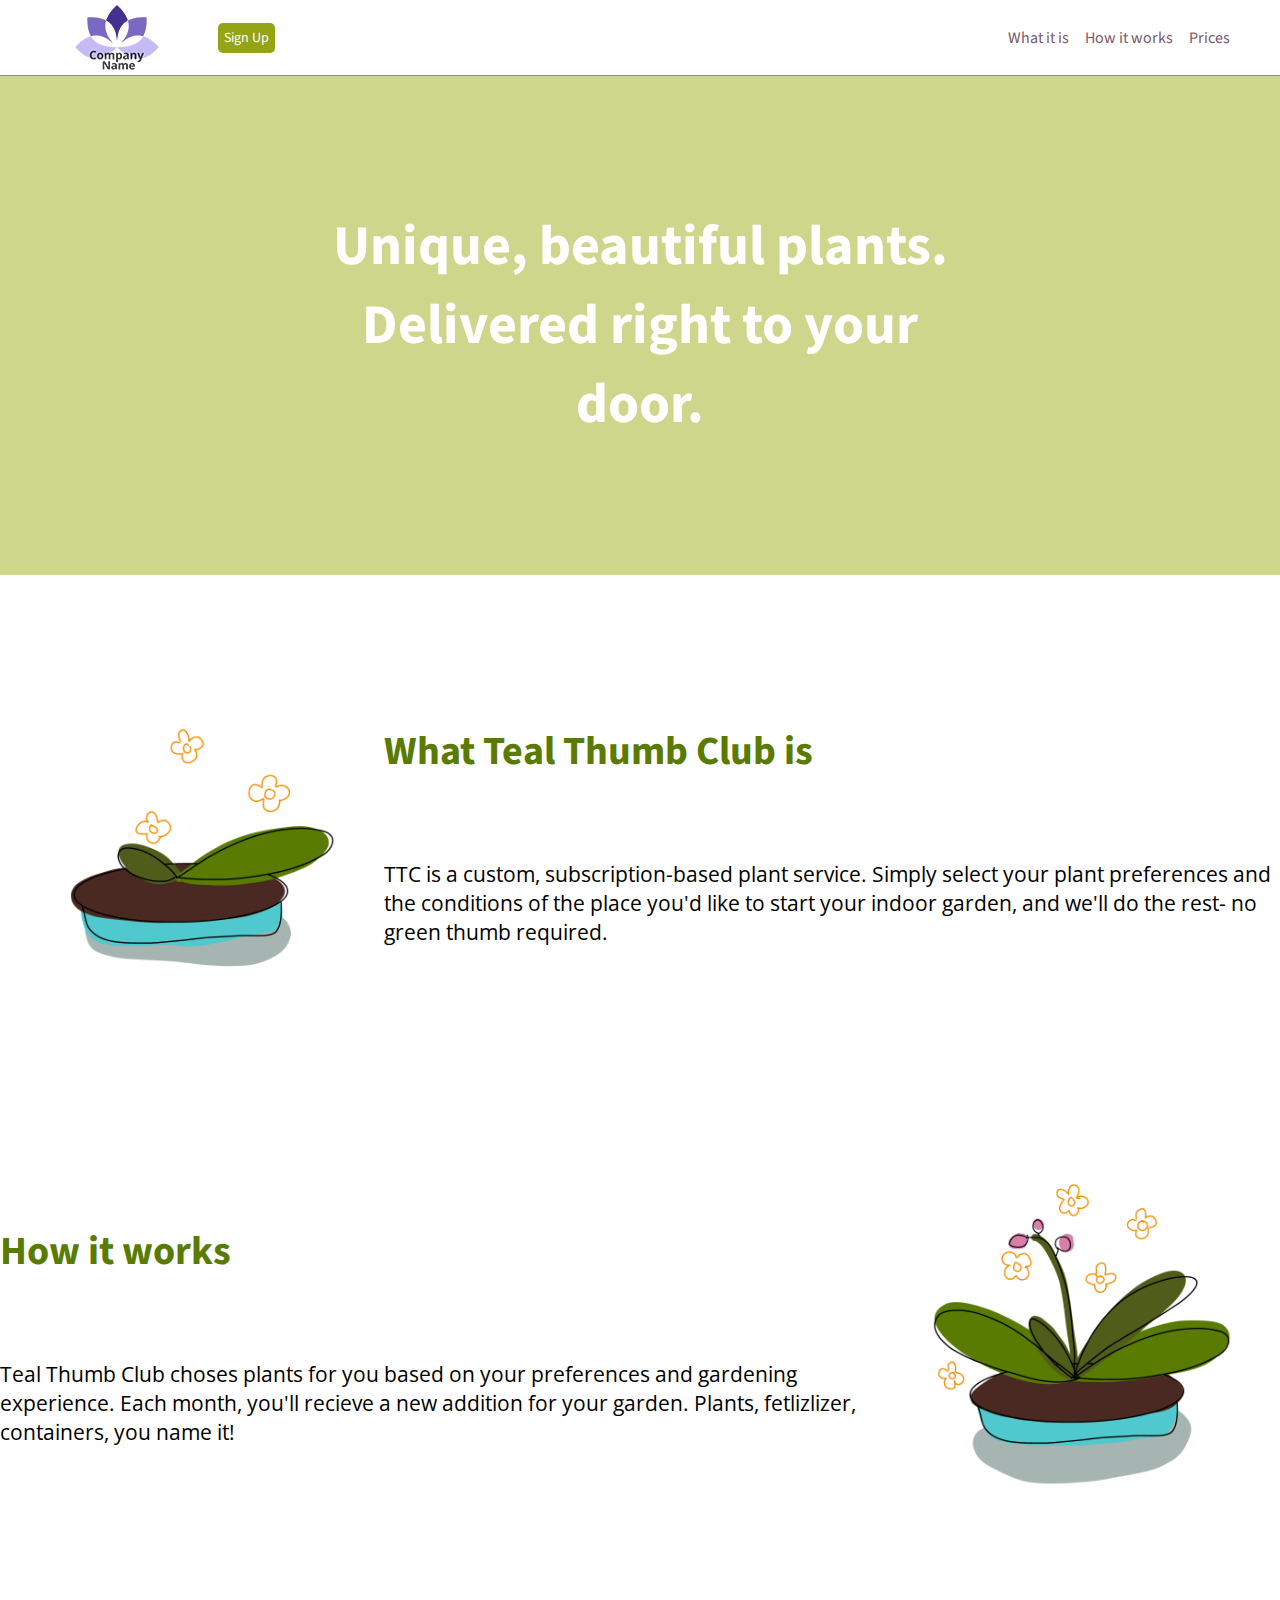
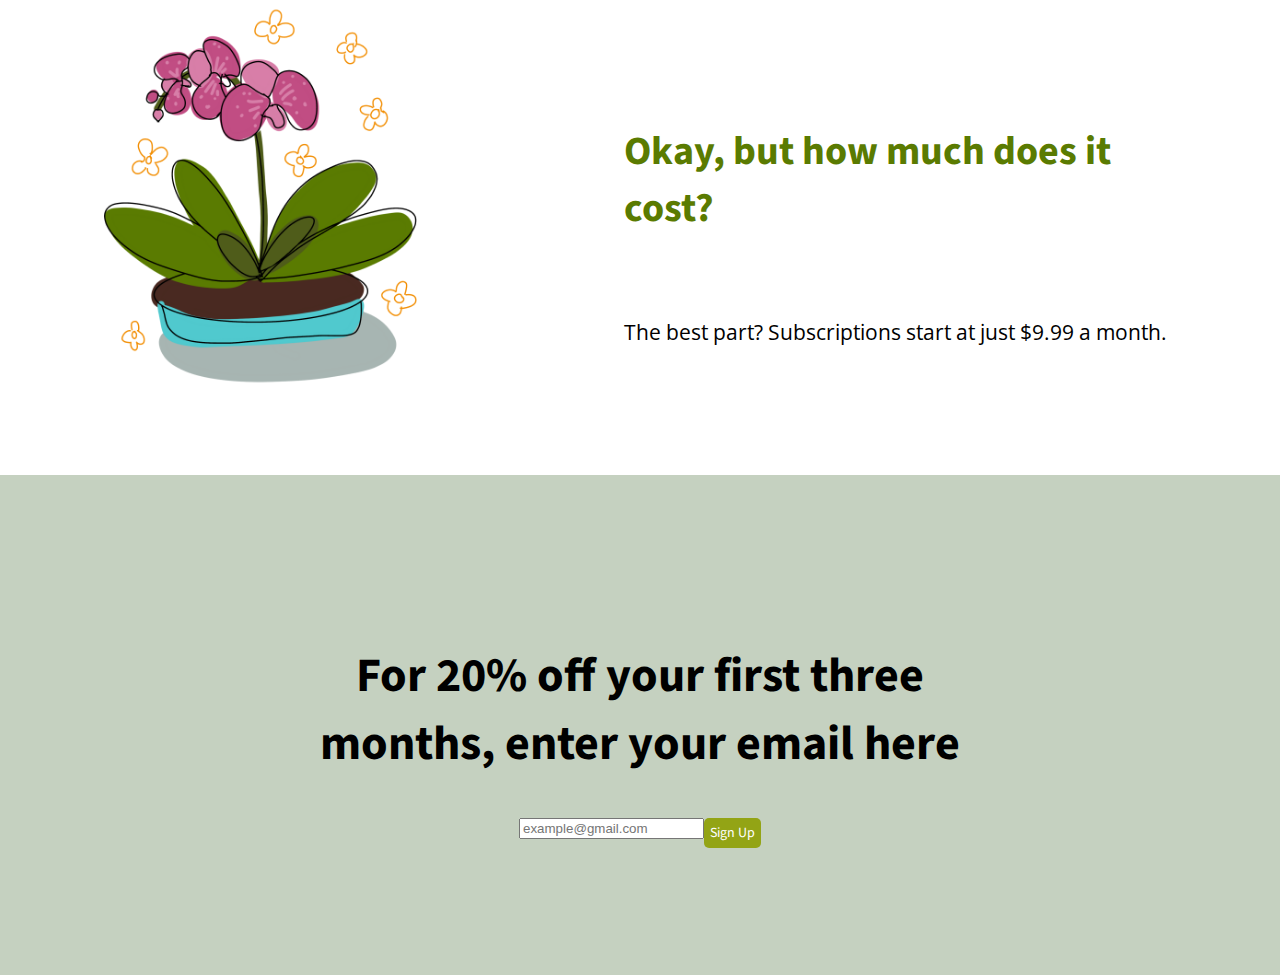
==== Product.landing.page.html @ 6cb681d2 "Add files via upload" ====
<div id="page-wrapper">

<head>
<link rel="stylesheet" type="text/css" href="stylesheet.css">
<link href="https://fonts.googleapis.com/css?family=Open+Sans|Source+Sans+Pro&display=swap" rel="stylesheet">
<link href="https://fonts.googleapis.com/css?family=Source+Sans+Pro:700&display=swap" rel="stylesheet">
<meta name='viewport'
      content='width=device-width, initial-scale=1.0, maximum-scale=1.0' />
</head>

<body>
<div id="all">
<header>
<div id="top">
 
 <div id="left-top">

  <div class="logo">
    <img id="header-img" src="logo.png" alt="Plantimonium logo" />
  </div> 

  <div id="top-button">
   <a href=#submit><button class="button" id="top-submit">Sign Up</button></a>
  </div>

 </div>

  <div id="navbar">    
     <ul id="navlist">
      <li><a class="nav-link" href=#container-two>What it is </a></li>
      <li><a class="nav-link" href=#container-three>How it works</a></li>
      <li><a class="nav-link" href=#container-four>Prices</a></li>
     </ul>  
  </div>

</div>
</header>

<div id="mastercontainer">


 <div id="container-one">
 <div class="header-overlay"></div>

     <div class="fullscreen-video-wrap">
            <video src="plantsrain.mp4" autoplay="true" loop="true">
    </video>
    </div>

   

    <div id="top-greeting">
      <h1> Unique, beautiful plants. Delivered right to your door.</h1>
    </div>
 
 
 </div>

 <div id="container-two">

  <div id="link-one-bg">
  <div class="icon">
    <img class="orchid" src="TTC1CampbellKaitlynn.png" alt="Graphic of orchid foliage in a pot" />
  </div> 
    <div class="content" id="content-one">
      <div class="subheadline">
        <h3 id="what">What Teal Thumb Club is</h2>
      </div>
    
</br>
    <p>TTC is a custom, subscription-based plant service. Simply select your plant preferences and the conditions of the place you'd like to start your indoor garden, and we'll do the rest- no green thumb required.</p>
  </div>
  
  </div>
 </div>

<div id="container-three">  
  <div id="link-two-bg">

    <div id="TTC2">
     <img class="orchid" src="TTC2CampbellKaitlynn.png" alt="Graphic of an orchid in a pot with buds on its stem" />
    </div> 

   <div class="content" id="content-two">
       <div class="subheadline">
         <h3 id="how" >How it works</h2>
       </div>
</br>
    <p>Teal Thumb Club choses plants for you based on your preferences and gardening experience. Each month, you'll recieve a new addition for your garden. Plants, fetlizlizer, containers, you name it!</p>
   </div>

  </div>
</div>
 
<div id="container-four"> 
  <div id="link-three-bg">
    <div class="TTC3">
     <img class="orchid" src="TTC3CampbellKaitlynn.png" alt="Graphic of an orchid in a pot in full bloom" />
    </div>

    <div class="content" id="content-three">
       <div class="subheadline">
         <h3 id="price" >Okay, but how much does it cost?</h2>
       </div>
</br>
       <div class="details">
         <p>The best part? Subscriptions start at just $9.99 a month.</p> 
       </div> 
  </div>
 </div>
</div>

<div id="container-five">

<div id="content-four">


    <div id="email-submit">
        <div id="label"><form id="form" method="get" action=" https://www.freecodecamp.com/email-submit">
        <label class="label" for="email" id="email-label"><h2>For 20% off your first three months, enter your email here</h2></label>
        </div>
        
        <div>
        <input class-"input-field" id="email" name="email" type="email" placeholder="example@gmail.com">
        </div>

        <div>   
       <button class="button" id="submit" type="submit">Sign Up</button>
     </div>
  
        </form>
   </div>
</div>

</div>

</div>  


</div>


</div>
</body>
---- stylesheet.css ----
h1, h2, h3, a {
  font-family: 'Source Sans Pro', sans-serif;
}

h1 {
  font-size: 42pt;
}

h2 {
   font-size: 36pt;
}

h3 {
  font-size: 30pt;
}

a {
  text-decoration: none;
}

p, label {
  font-family: 'Open Sans', sans-serif;
}

p {
   font-size: 16pt;
}

form {
  display: inline;
}

body {
   margin: 0;
   overflow-x: hidden;
}

button {
   height: 30px;
   width: auto;
   padding: 5px, 10px;
   background-color: #93A415;
   border-radius: 5px;
   font-size: 14px;
   border: 0px;
   font-family: 'Source Sans Pro', sans-serif; 
   color: #fff;  
}


#page-wrapper {
  width: 100vw;
  min-height: 100vh;
  overflow: hidden;
  display: flex;
  align-items: center;
}


#top {
  background-color: #fff;
  margin: 0 auto;
  width: 100vw;  
  height: 75px;  
  top: 0;
  display: flex;
  flex-direction: row;
  justify-content: space-between;
  align-items: center;
  position: fixed;
  border-bottom: 1px solid #8E8C89;
  }

     

#navlist li {
  display: inline-block; 
  margin: 0, 15px; 
  
}

ul{
   list-style: none; 
   margin-right: 50px;
   white-space: nowrap;
}

li a {
  color: #7C586A;
  margin-left: 12px;  
  
}

#header-img {
  margin-left: 50px;
}

#left-top {
  display: flex;
  justify-content: space-around;
  align-items: center;
  width: 300px;
 
}

#top-button {
  margin-left: 10px;
}



#mastercontainer {
  display: flex;
  flex-direction: column;
  justify-content: center;
  width: 100vw;
  margin-top: 75px;
}

#container-one {
  width: 100vw;
  height: 500px;
  display: flex;
  justify-content: center;
  align-items: center;  
}

#top-greeting {
   flex-basis: 50vw;
   text-align: center;
   color: #fff;
}

.fullscreen-video-wrap {
  position: absolute;
  top: 0;
  left: 0;
  width: 100%;
  height: 100vh;
  overflow: hidden;
  z-index: -99;
}

.fullscreen-video-wrap video {
  min-height: 100%;
  min-width: 100%;
}

.header-overlay {
  height: 100vh;
  position: absolute;
  top: 0;
  left: 0;
  width: 100vw;
  z-index: -98;
  background: #92A501;
  opacity:0.45;
}



#headline {
  padding-top: 25px;
  text-align: center;
  z-index: 2;
} 

#what, #how, #price {
   color: #5A7B01;
} 
  
/*Mobile style*/
@media only screen and (max-width: 400px) {
    .subheadline {
      text-align: center;
     }
}

.orchid {
   width: 30vw;
   min-width: 300px;
   height: auto;
}

/*Mobile style*/
@media only screen and (max-width: 400px) {
    .content:
      width: 80vw;
     }
}


/*desktop style*/
@media only screen and (min-width: 401px) {
    .content {
     width: 45vw;
     }
}

#container-two {
  display: flex;
  flex-wrap: wrap;
  width: 100vw;
  overflow: hidden;
}


#link-one-bg {
   background-color: #fff;
   width: 100vw;
   display: flex;
   justify-content: space-around;  
   align-items: center;
}

/*Mobile style*/
@media only screen and (max-width: 400px) {
   #link-one-bg {
     flex-direction: column;
     }
}

/*desktop style*/
@media only screen and (min-width: 401px) {
   #link-one-bg {
     height: 500px;
     }
}



#link-two-bg {
   background-color: #fff;
   width: 100vw;
   display: flex;
   justify-content: space-around;  
   align-items: center;
}

/*Mobile style*/
@media only screen and (max-width: 400px) {
 #link-two-bg  {
   flex-direction: column;
     }
}


/*desktop style*/
@media only screen and (min-width: 401px) {
 #link-two-bg {  
   height: 500px;
    }
}


/*Mobile style*/
@media only screen and (max-width: 400px) {
   #ttc2 {
     order: -1;
   }
}


/*desktop style*/
@media only screen and (min-width: 401px) {
  #ttc2 {
   order: 2;
  }
}

/*Mobile style*/
@media only screen and (max-width: 400px) {
   #content-two {
     text-align: left;
     order: 2;
    }
}


/*desktop style*/
@media only screen and (min-width: 401px) {
 #content-two {
   order: -1;
   }
}


#link-three-bg {
   background-color: #fff;
   width: 100vw;
   display: flex;
   justify-content: space-around;  
   align-items: center;
}

/*Mobile style*/
@media only screen and (max-width: 400px) {
    #link-three-bg {
      flex-direction: column;
     }
}

/*desktop style*/
@media only screen and (min-width: 401px) {
    #link-three-bg {
     height: 500px;
     }
}



#content-three {
   width: 45vw;
}


#content-four {
   height: 500px;
   display: flex;
   align-items: center;
   justify-content: center;
   background-color: #C5D1C0;
}



#email-submit {
   display: flex;
   width: 55vw;
   flex-wrap: wrap;
   justify-content: center;
}


#label {
   text-align: center;
}
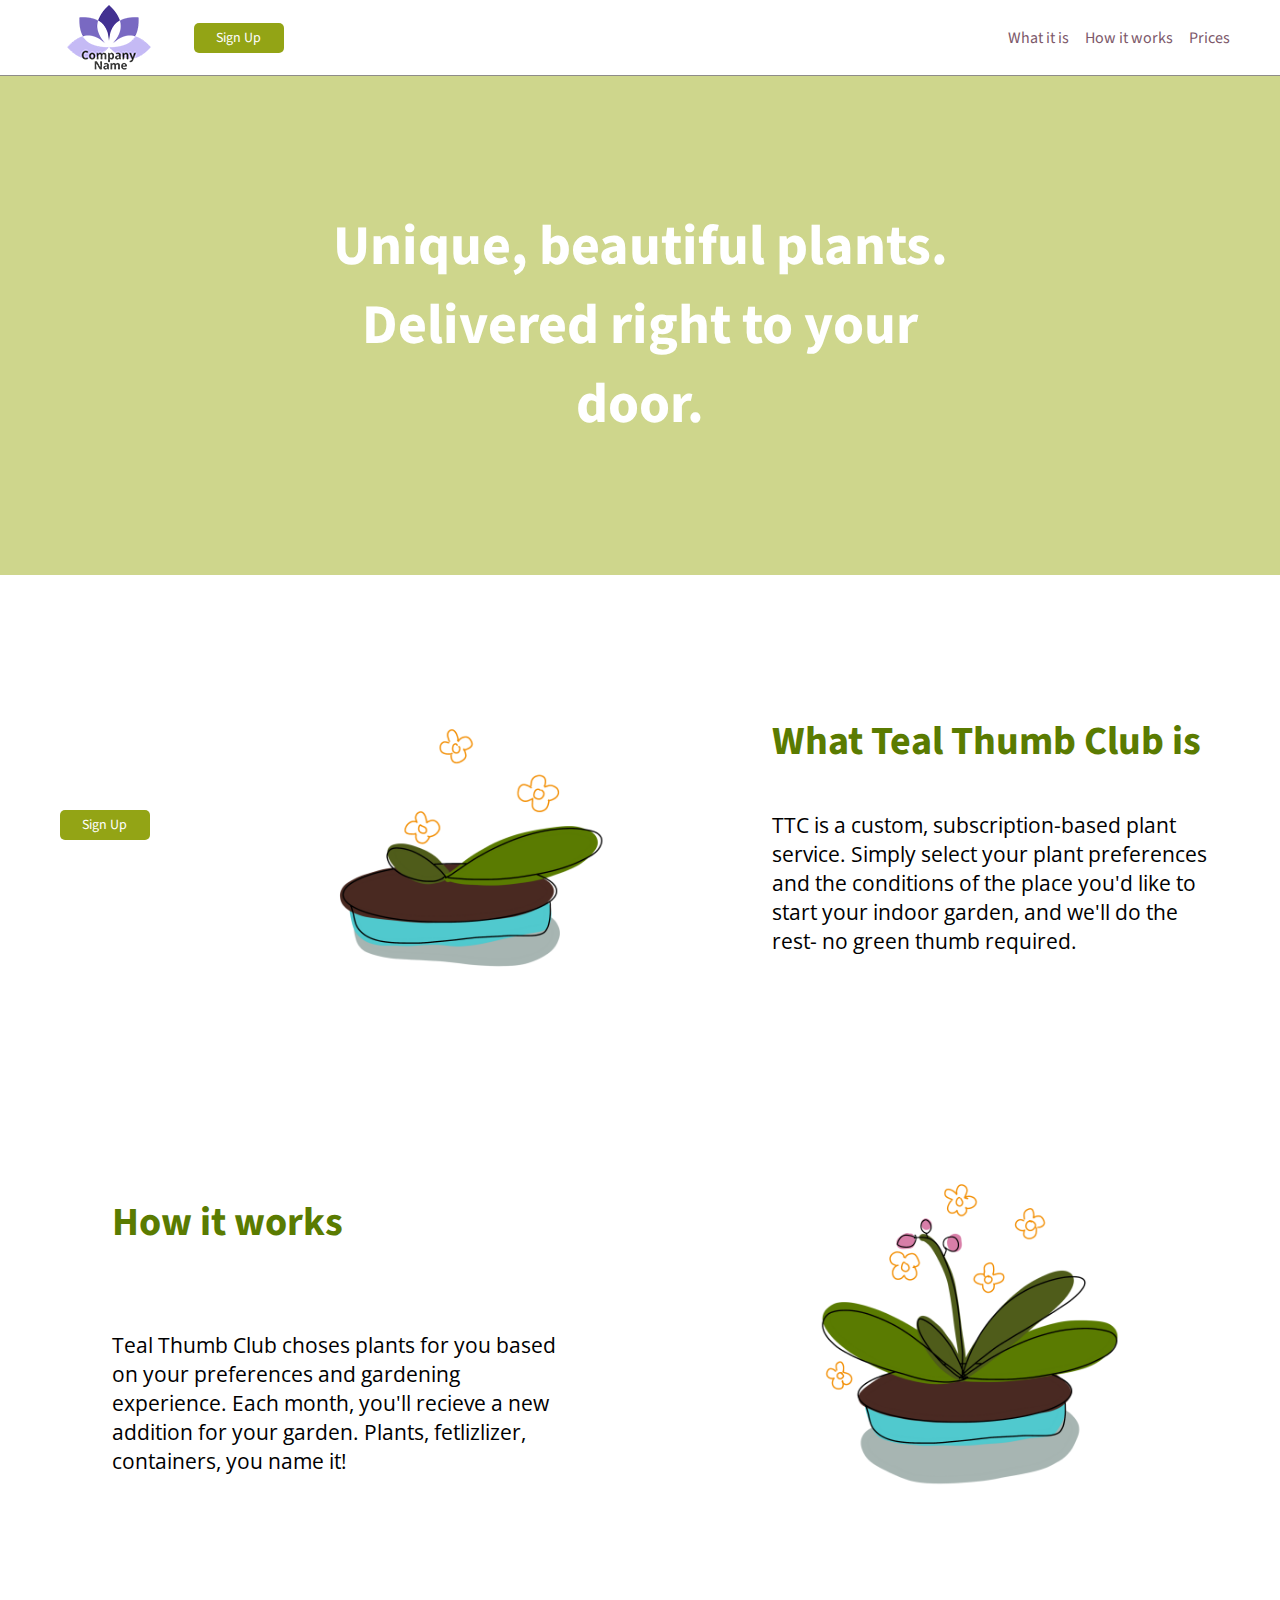
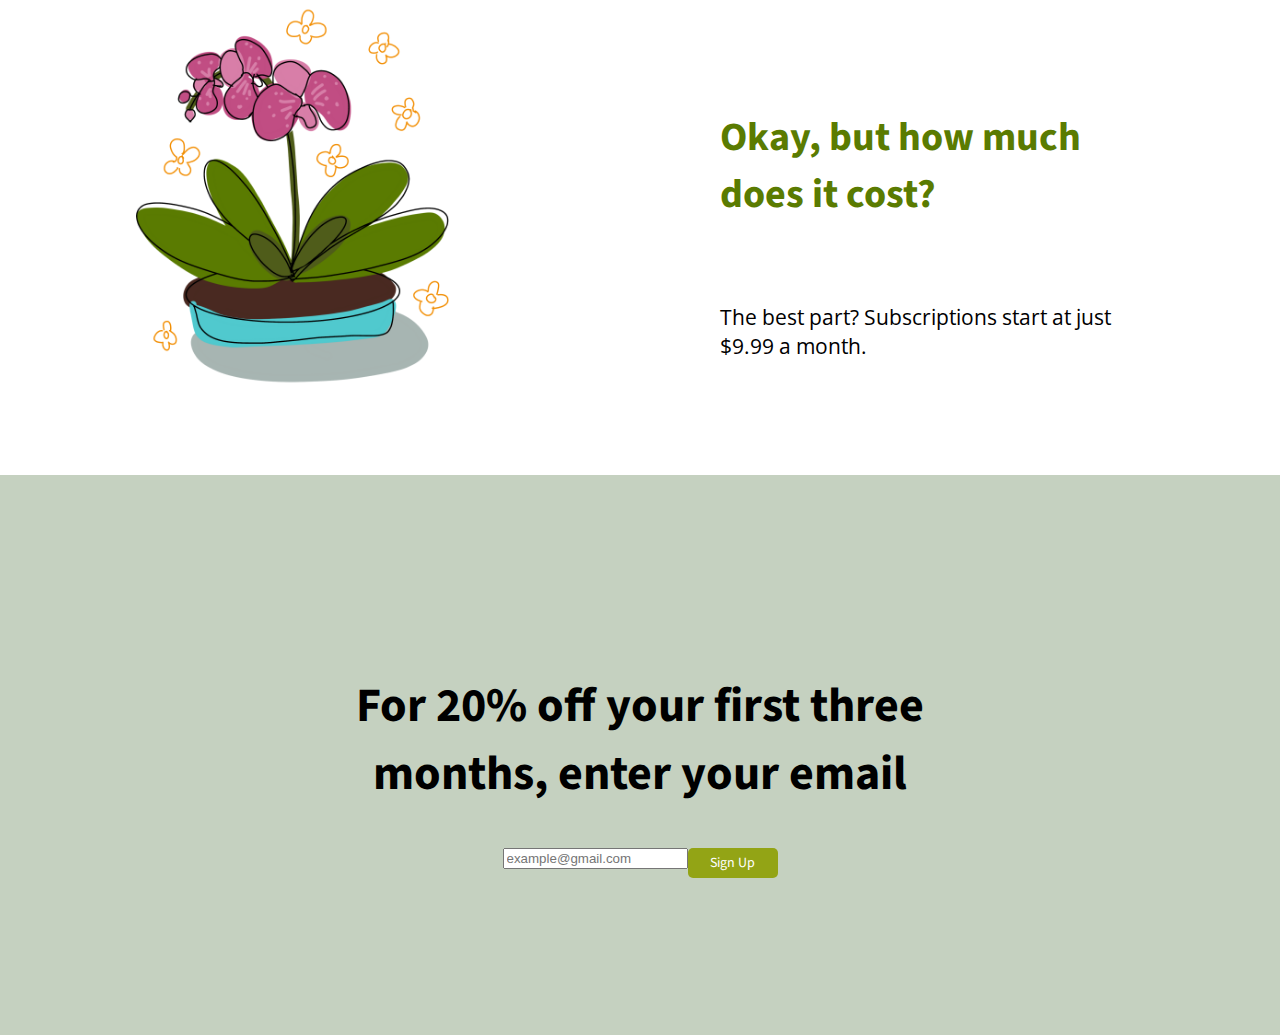
==== commit 13e66ec6: "Add files via upload" ====
--- a/Product.landing.page.html
+++ b/Product.landing.page.html
@@ -11,6 +11,8 @@
 </head>
 
 <body>
+
+
 <div id="all">
 <header>
 <div id="top">
@@ -18,7 +20,7 @@
  <div id="left-top">
 
   <div class="logo">
-    <img id="header-img" src="logo.png" alt="Plantimonium logo" />
+    <img id="header-img" src="logo.png" alt="Plantimonium logo"/>
   </div> 
 
   <div id="top-button">
@@ -29,9 +31,9 @@
 
   <div id="navbar">    
      <ul id="navlist">
-      <li><a class="nav-link" href=#container-two>What it is </a></li>
-      <li><a class="nav-link" href=#container-three>How it works</a></li>
-      <li><a class="nav-link" href=#container-four>Prices</a></li>
+      <li><a class="nav-link" href=#link-one>What it is </a></li>
+      <li><a class="nav-link" href=#link-two>How it works</a></li>
+      <li><a class="nav-link" href=#link-three>Prices</a></li>
      </ul>  
   </div>
 
@@ -40,7 +42,7 @@
 
 <div id="mastercontainer">
 
-
+<div>
  <div id="container-one">
  <div class="header-overlay"></div>
 
@@ -58,26 +60,35 @@
  
  </div>
 
- <div id="container-two">
+</div>
 
-  <div id="link-one-bg">
-  <div class="icon">
-    <img class="orchid" src="TTC1CampbellKaitlynn.png" alt="Graphic of orchid foliage in a pot" />
-  </div> 
-    <div class="content" id="content-one">
-      <div class="subheadline">
-        <h3 id="what">What Teal Thumb Club is</h2>
-      </div>
-    
-</br>
-    <p>TTC is a custom, subscription-based plant service. Simply select your plant preferences and the conditions of the place you'd like to start your indoor garden, and we'll do the rest- no green thumb required.</p>
-  </div>
+
+
+
+  <div class="link-bg" id="link-one">
+<div id="mobile-button">
+   <a href=#submit><button class="button" id="mobile-submit">Sign Up</button></a>
+</div>
+
+     <div class="icon">
+        <img class="orchid" src="TTC1CampbellKaitlynn.png" alt="Graphic of orchid foliage in a pot" />
+     </div> 
+
+     <div class="content" id="content-one">
+        <div class="subheadline">
+          <h3 id="what">What Teal Thumb Club is</h2>
+        </div>
+
+        <div class="details">
+          <p>TTC is a custom, subscription-based plant service. Simply select your plant preferences and the conditions of the place you'd like to start your indoor garden, and we'll do the rest- no green thumb required.</p>
+        </div>
+     </div>
   
   </div>
- </div>
 
-<div id="container-three">  
-  <div id="link-two-bg">
+
+ 
+  <div class="link-bg" id="link-two">
 
     <div id="TTC2">
      <img class="orchid" src="TTC2CampbellKaitlynn.png" alt="Graphic of an orchid in a pot with buds on its stem" />
@@ -92,10 +103,10 @@
    </div>
 
   </div>
-</div>
+
  
-<div id="container-four"> 
-  <div id="link-three-bg">
+
+  <div class="link-bg" id="link-three">
     <div class="TTC3">
      <img class="orchid" src="TTC3CampbellKaitlynn.png" alt="Graphic of an orchid in a pot in full bloom" />
     </div>
@@ -110,16 +121,14 @@
        </div> 
   </div>
  </div>
-</div>
 
-<div id="container-five">
 
-<div id="content-four">
+<div id="bottom">
 
 
     <div id="email-submit">
         <div id="label"><form id="form" method="get" action=" https://www.freecodecamp.com/email-submit">
-        <label class="label" for="email" id="email-label"><h2>For 20% off your first three months, enter your email here</h2></label>
+        <label class="label" for="email" id="email-label"><h2>For 20% off your first three months, enter your email</h2></label>
         </div>
         
         <div>
@@ -136,7 +145,6 @@
 
 </div>
 
-</div>  
 
 
 </div>
--- a/stylesheet.css
+++ b/stylesheet.css
@@ -3,17 +3,46 @@
   font-family: 'Source Sans Pro', sans-serif;
 }
 
+
+
 h1 {
   font-size: 42pt;
 }
 
+/*Mobile style*/
+@media only screen and (max-width: 400px) {
+  h1 {
+   font-size: 30pt;
+   }
+}
+
+
+
+
 h2 {
    font-size: 36pt;
 }
 
+/*Mobile style*/
+@media only screen and (max-width: 400px) {
+  h2 {
+   font-size: 26pt;
+   }
+}
+
+
+
 h3 {
   font-size: 30pt;
 }
+
+/*Mobile style*/
+@media only screen and (max-width: 400px) {
+  h3 {
+   font-size: 22pt;
+   }
+}
+
 
 a {
   text-decoration: none;
@@ -36,9 +65,11 @@
    overflow-x: hidden;
 }
 
-button {
+/*desktop style*/
+@media only screen and (min-width: 401px) {
+ button {
    height: 30px;
-   width: auto;
+   width: 90px;
    padding: 5px, 10px;
    background-color: #93A415;
    border-radius: 5px;
@@ -46,6 +77,21 @@
    border: 0px;
    font-family: 'Source Sans Pro', sans-serif; 
    color: #fff;  
+  }
+}
+
+/*Mobile style*/
+@media only screen and (max-width: 400px) {
+   button {
+     height: 7vh;
+     width: 35vh;
+     background-color: #93A415;
+     border-radius: 5px;
+     font-size: 24px;
+     border: 0px;
+     font-family: 'Source Sans Pro', sans-serif; 
+     color: #fff;       
+  }
 }
 
 
@@ -73,6 +119,30 @@
   }
 
      
+#left-top {
+  display: flex;
+  justify-content: space-around;
+  align-items: center;
+  width: 300px;
+ 
+}
+
+
+/*Mobile style*/
+@media only screen and (max-width: 400px) {
+  #top-button {
+   visibility: hidden;
+   }
+}
+
+
+/*desktop style*/
+@media only screen and (min-width: 401px) {
+  #top-button {
+   margin-left: 10px;
+   }
+}
+
 
 #navlist li {
   display: inline-block; 
@@ -92,20 +162,19 @@
   
 }
 
-#header-img {
-  margin-left: 50px;
-}
-
-#left-top {
-  display: flex;
-  justify-content: space-around;
-  align-items: center;
-  width: 300px;
- 
-}
-
-#top-button {
-  margin-left: 10px;
+
+/*desktop style*/
+@media only screen and (min-width: 401px) {
+  #header-img {
+   margin-left: 50px;
+  }
+}
+
+/*Mobile style*/
+@media only screen and (max-width: 400px) {
+  #header-img {
+   margin-left: 5vw;
+  }
 }
 
 
@@ -158,7 +227,26 @@
   opacity:0.45;
 }
 
-
+/*desktop style*/
+@media only screen and (min-width: 401px) {
+   #mobile-sutton {
+      visibility: hidden;
+    }
+}
+    
+
+/*Mobile style*/
+@media only screen and (max-width: 400px) {
+  #mobile-button {
+    height: 30px;
+    width: 100vw;
+    display: flex;
+    justify-content: center;
+    margin-top: 15vh;
+   }
+}
+
+#
 
 #headline {
   padding-top: 25px;
@@ -183,9 +271,13 @@
    height: auto;
 }
 
-/*Mobile style*/
-@media only screen and (max-width: 400px) {
-    .content:
+.content {
+   text-align: left;
+}
+
+/*Mobile style*/
+@media only screen and (max-width: 400px) {
+    .content {
       width: 80vw;
      }
 }
@@ -193,64 +285,33 @@
 
 /*desktop style*/
 @media only screen and (min-width: 401px) {
-    .content {
-     width: 45vw;
-     }
-}
-
-#container-two {
-  display: flex;
-  flex-wrap: wrap;
-  width: 100vw;
-  overflow: hidden;
-}
-
-
-#link-one-bg {
+     .content {
+       width: 35vw;
+     }
+}
+
+
+.link-bg {
    background-color: #fff;
    width: 100vw;
    display: flex;
+   flex-direction: row;
    justify-content: space-around;  
    align-items: center;
 }
 
 /*Mobile style*/
 @media only screen and (max-width: 400px) {
-   #link-one-bg {
+   .link-bg {
      flex-direction: column;
      }
 }
 
 /*desktop style*/
 @media only screen and (min-width: 401px) {
-   #link-one-bg {
+   .link-bg {
      height: 500px;
      }
-}
-
-
-
-#link-two-bg {
-   background-color: #fff;
-   width: 100vw;
-   display: flex;
-   justify-content: space-around;  
-   align-items: center;
-}
-
-/*Mobile style*/
-@media only screen and (max-width: 400px) {
- #link-two-bg  {
-   flex-direction: column;
-     }
-}
-
-
-/*desktop style*/
-@media only screen and (min-width: 401px) {
- #link-two-bg {  
-   height: 500px;
-    }
 }
 
 
@@ -272,7 +333,6 @@
 /*Mobile style*/
 @media only screen and (max-width: 400px) {
    #content-two {
-     text-align: left;
      order: 2;
     }
 }
@@ -286,52 +346,42 @@
 }
 
 
-#link-three-bg {
-   background-color: #fff;
-   width: 100vw;
-   display: flex;
-   justify-content: space-around;  
-   align-items: center;
-}
-
-/*Mobile style*/
-@media only screen and (max-width: 400px) {
-    #link-three-bg {
-      flex-direction: column;
-     }
-}
-
-/*desktop style*/
-@media only screen and (min-width: 401px) {
-    #link-three-bg {
-     height: 500px;
-     }
-}
-
-
-
-#content-three {
-   width: 45vw;
-}
-
-
-#content-four {
-   height: 500px;
+#bottom {
    display: flex;
    align-items: center;
    justify-content: center;
    background-color: #C5D1C0;
-}
-
+   padding: 30px;
+}
+
+
+/*Mobile style*/
+@media only screen and (min-width: 401px) {
+  #bottom {
+    height: 500px;
+   }
+}
 
 
 #email-submit {
    display: flex;
-   width: 55vw;
    flex-wrap: wrap;
    justify-content: center;
 }
 
+/*Mobile style*/
+@media only screen and (min-width: 401px) {
+   #email-submit {
+      width: 80vw;
+    }
+}
+
+/*desktop style*/
+@media only screen and (min-width: 401px) {
+    #email-submit {
+      width: 55vw;
+    }
+}
 
 #label {
    text-align: center;
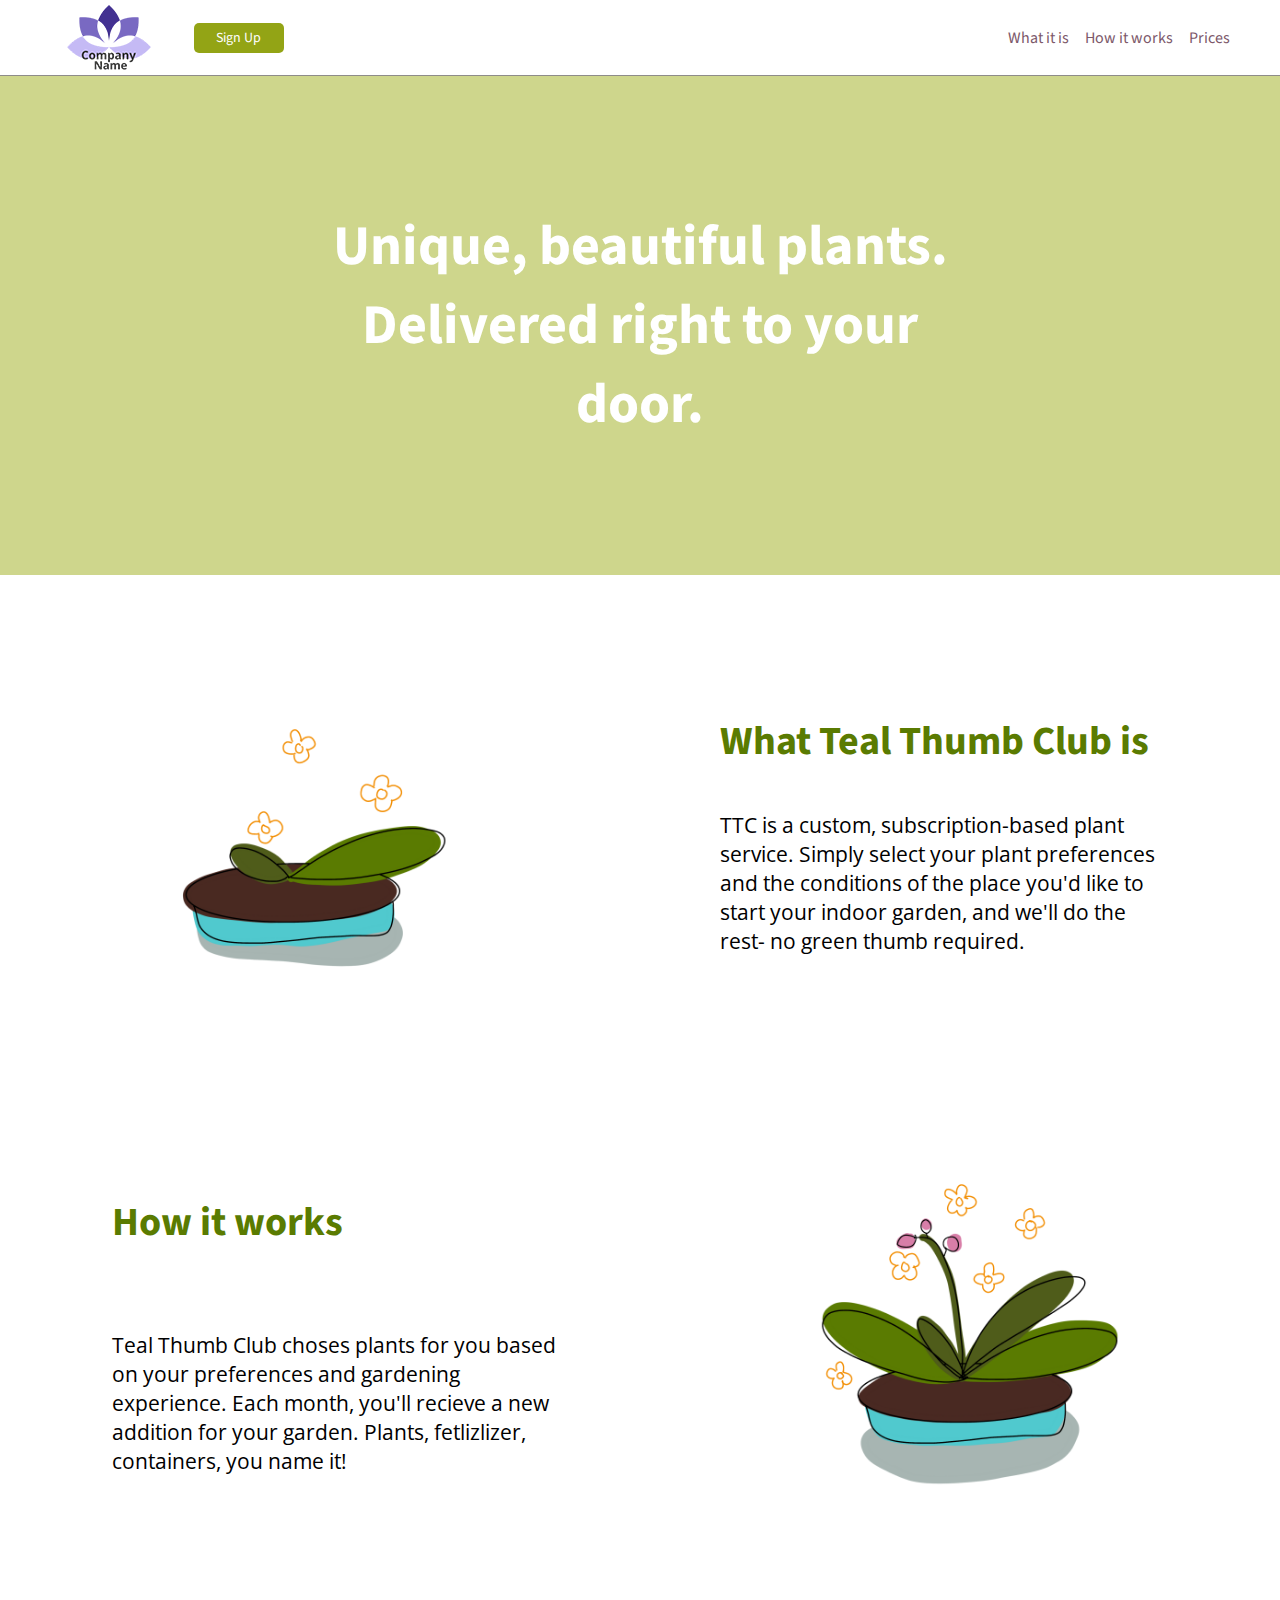
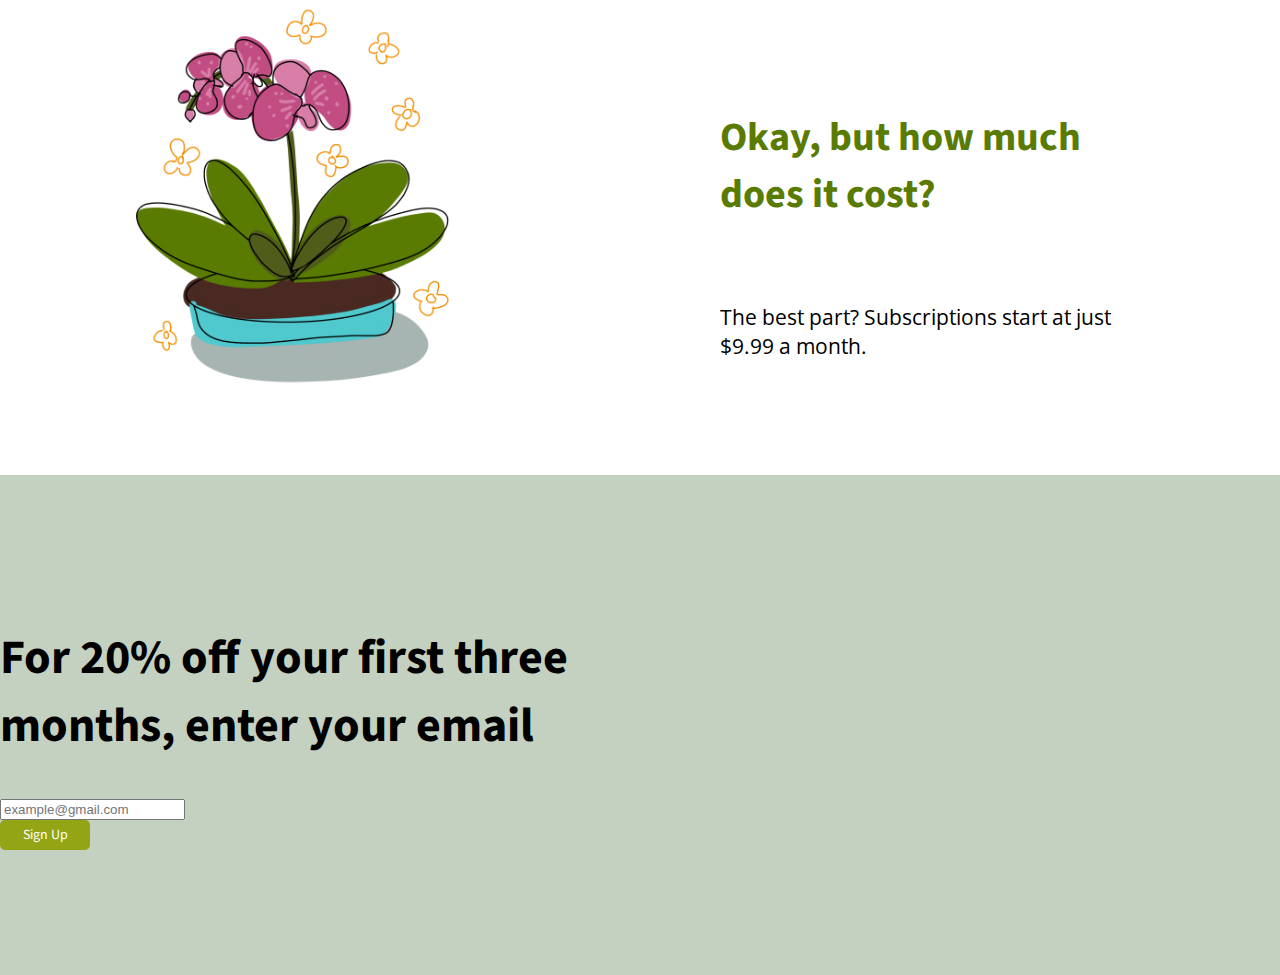
==== commit 8c1d1738: "Add files via upload" ====
--- a/Product.landing.page.html
+++ b/Product.landing.page.html
@@ -17,7 +17,7 @@
 <header>
 <div id="top">
  
- <div id="left-top">
+<div id="left-top">
 
   <div class="logo">
     <img id="header-img" src="logo.png" alt="Plantimonium logo"/>
@@ -27,22 +27,22 @@
    <a href=#submit><button class="button" id="top-submit">Sign Up</button></a>
   </div>
 
- </div>
+</div>
 
-  <div id="navbar">    
+<div id="navbar">    
      <ul id="navlist">
       <li><a class="nav-link" href=#link-one>What it is </a></li>
       <li><a class="nav-link" href=#link-two>How it works</a></li>
       <li><a class="nav-link" href=#link-three>Prices</a></li>
      </ul>  
-  </div>
+</div>
 
 </div>
 </header>
 
 <div id="mastercontainer">
 
-<div>
+
  <div id="container-one">
  <div class="header-overlay"></div>
 
@@ -60,15 +60,14 @@
  
  </div>
 
-</div>
 
 
 
 
   <div class="link-bg" id="link-one">
-<div id="mobile-button">
-   <a href=#submit><button class="button" id="mobile-submit">Sign Up</button></a>
-</div>
+    <div id="mobile-button">
+      <a href=#submit><button class="button" id="mobile-submit">Sign Up</button></a>
+    </div>
 
      <div class="icon">
         <img class="orchid" src="TTC1CampbellKaitlynn.png" alt="Graphic of orchid foliage in a pot" />
@@ -122,25 +121,30 @@
   </div>
  </div>
 
-
 <div id="bottom">
 
+    <div id="email-submit">
+        
+      
+        <form id="form" method="get" action=" https://www.freecodecamp.com/email-submit">
+      
 
-    <div id="email-submit">
-        <div id="label"><form id="form" method="get" action=" https://www.freecodecamp.com/email-submit">
+      <div>
         <label class="label" for="email" id="email-label"><h2>For 20% off your first three months, enter your email</h2></label>
-        </div>
+      </div>      
         
-        <div>
-        <input class-"input-field" id="email" name="email" type="email" placeholder="example@gmail.com">
-        </div>
+      <div>   
+        <input class="input-field" id="email" name="email" type="email" placeholder="example@gmail.com">
+      </div>   
 
-        <div>   
-       <button class="button" id="submit" type="submit">Sign Up</button>
-     </div>
+
+      <div>   
+        <button class="button" id="submit" type="submit">Sign Up</button>
+      </div>
   
         </form>
    </div>
+
 </div>
 
 </div>
--- a/stylesheet.css
+++ b/stylesheet.css
@@ -46,6 +46,7 @@
 
 a {
   text-decoration: none;
+  font-size: 16px;
 }
 
 p, label {
@@ -118,20 +119,49 @@
   border-bottom: 1px solid #8E8C89;
   }
 
-     
+ 
 #left-top {
   display: flex;
   justify-content: space-around;
   align-items: center;
-  width: 300px;
- 
-}
+}
+
+/*Mobile style*/
+@media only screen and (max-width: 400px) {
+  #left-top {
+   width: auto;
+   }
+}
+
+
+/*desktop style*/
+@media only screen and (min-width: 401px) {
+  #left-top {
+   width: 300px;
+ }
+}
+
+
+/*desktop style*/
+@media only screen and (min-width: 401px) {
+  #header-img {
+   margin-left: 50px;
+  }
+}
+
+/*Mobile style*/
+@media only screen and (max-width: 400px) {
+  #header-img {
+   margin-left: 7px;
+  }
+}
+
 
 
 /*Mobile style*/
 @media only screen and (max-width: 400px) {
   #top-button {
-   visibility: hidden;
+   display: none;
    }
 }
 
@@ -143,40 +173,55 @@
    }
 }
 
-
-#navlist li {
-  display: inline-block; 
-  margin: 0, 15px; 
-  
+/*right side links begin*/
+
+/*desktop style*/
+@media only screen and (min-width: 401px) {
+  #navlist li {
+   display: inline-block; 
+   margin: 0, 15px; 
+  }
+}
+
+/*Mobile style*/
+@media only screen and (max-width: 400px) {
+  #navlist li {
+   display: inline-block; 
+   margin-right: 7px;
+  }
 }
 
 ul{
    list-style: none; 
-   margin-right: 50px;
-   white-space: nowrap;
-}
-
-li a {
-  color: #7C586A;
-  margin-left: 12px;  
-  
-}
-
-
-/*desktop style*/
-@media only screen and (min-width: 401px) {
-  #header-img {
-   margin-left: 50px;
-  }
-}
-
-/*Mobile style*/
-@media only screen and (max-width: 400px) {
-  #header-img {
-   margin-left: 5vw;
-  }
-}
-
+}
+
+
+/*desktop style*/
+@media only screen and (min-width: 401px) {
+ ul{
+    list-style: none; 
+    margin-right: 50px;
+    white-space: nowrap;
+    }
+}
+
+/*Mobile style*/
+@media only screen and (max-width: 400px) {
+  li a {
+   color: #7C586A;
+  }
+}
+
+/*desktop style*/
+@media only screen and (min-width: 401px) {
+  li a {
+   color: #7C586A;
+   margin-left: 12px;  
+  }
+}
+
+
+/*right side links end*/
 
 
 #mastercontainer {
@@ -184,7 +229,6 @@
   flex-direction: column;
   justify-content: center;
   width: 100vw;
-  margin-top: 75px;
 }
 
 #container-one {
@@ -192,7 +236,8 @@
   height: 500px;
   display: flex;
   justify-content: center;
-  align-items: center;  
+  align-items: center; 
+  margin-top: 75px; 
 }
 
 #top-greeting {
@@ -229,8 +274,8 @@
 
 /*desktop style*/
 @media only screen and (min-width: 401px) {
-   #mobile-sutton {
-      visibility: hidden;
+   #mobile-button {
+      display: none;
     }
 }
     
@@ -246,7 +291,6 @@
    }
 }
 
-#
 
 #headline {
   padding-top: 25px;
@@ -346,19 +390,14 @@
 }
 
 
-#bottom {
-   display: flex;
-   align-items: center;
-   justify-content: center;
-   background-color: #C5D1C0;
-   padding: 30px;
-}
 
 
 /*Mobile style*/
 @media only screen and (min-width: 401px) {
   #bottom {
     height: 500px;
+    width: 100vw;
+    background-color: #C5D1C0;
    }
 }
 
@@ -366,13 +405,16 @@
 #email-submit {
    display: flex;
    flex-wrap: wrap;
-   justify-content: center;
 }
 
 /*Mobile style*/
 @media only screen and (min-width: 401px) {
    #email-submit {
-      width: 80vw;
+      width: 100vw;
+      height: 500px;
+      flex-direction: column;
+      justify-content: space-around;
+      align-items: center;
     }
 }
 
@@ -380,7 +422,15 @@
 @media only screen and (min-width: 401px) {
     #email-submit {
       width: 55vw;
+      justify-content: center;
     }
+}
+
+/*Mobile style*/
+@media only screen and (min-width: 401px) {
+  #email-box {
+    align-self: center;
+  }
 }
 
 #label {
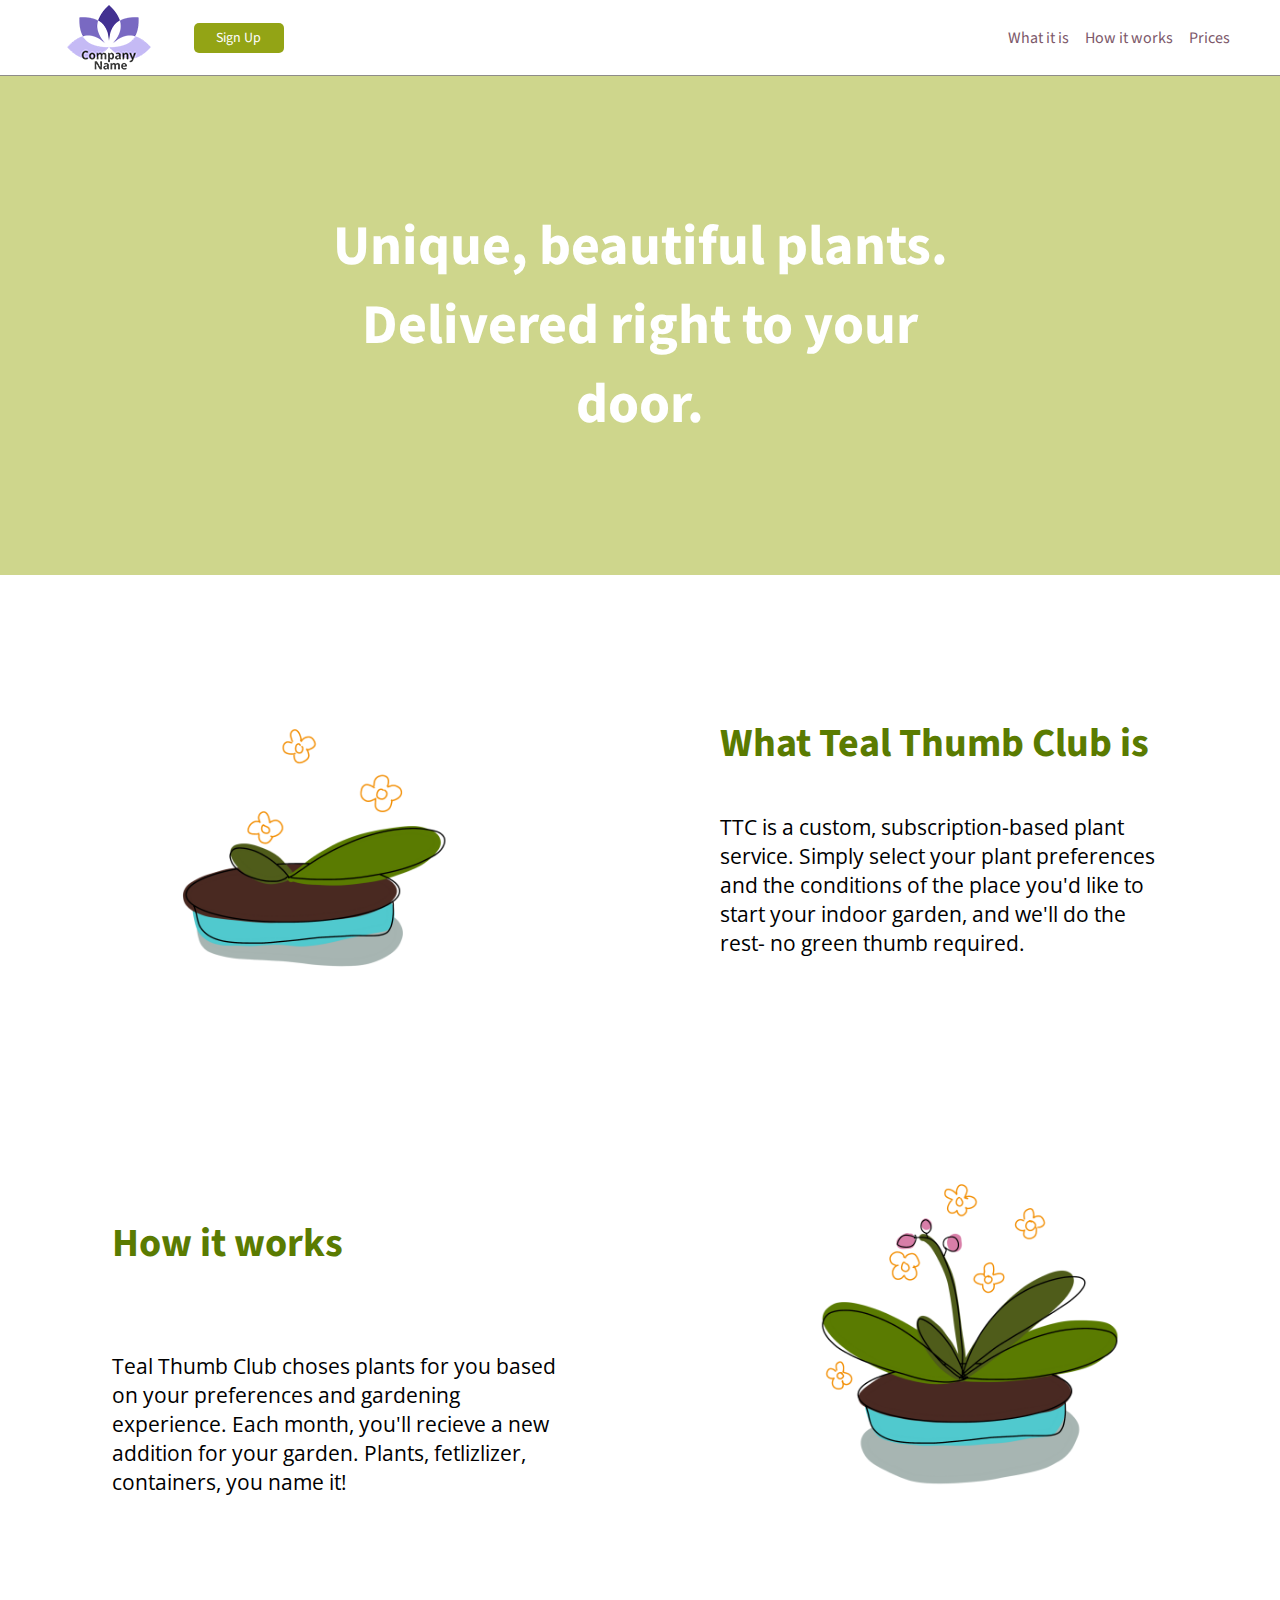
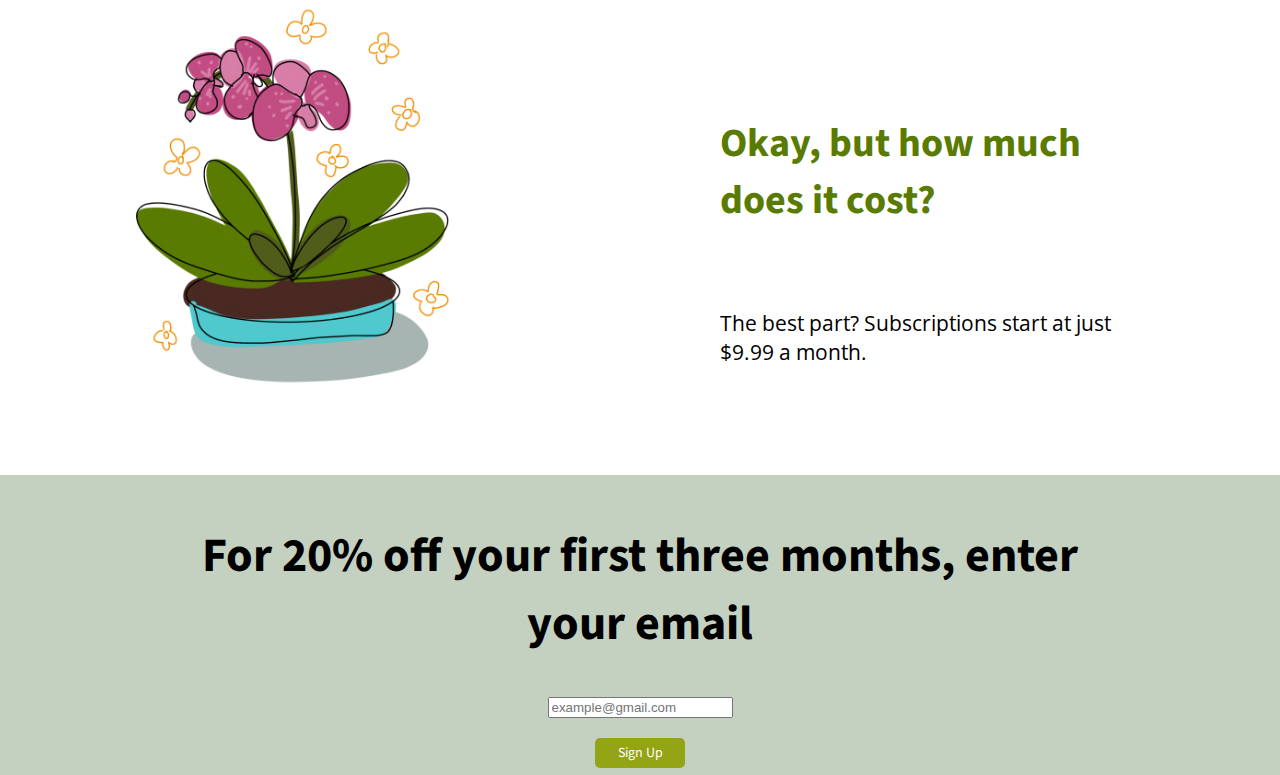
==== commit 1641a925: "Add files via upload" ====
--- a/Product.landing.page.html
+++ b/Product.landing.page.html
@@ -129,16 +129,16 @@
         <form id="form" method="get" action=" https://www.freecodecamp.com/email-submit">
       
 
-      <div>
+      <div id="email-head">
         <label class="label" for="email" id="email-label"><h2>For 20% off your first three months, enter your email</h2></label>
       </div>      
         
-      <div>   
+      <div id="email-input">   
         <input class="input-field" id="email" name="email" type="email" placeholder="example@gmail.com">
       </div>   
 
 
-      <div>   
+      <div id="bottom-button">   
         <button class="button" id="submit" type="submit">Sign Up</button>
       </div>
   
--- a/stylesheet.css
+++ b/stylesheet.css
@@ -311,12 +311,14 @@
 
 .orchid {
    width: 30vw;
+   max-width: 450px;
    min-width: 300px;
    height: auto;
 }
 
 .content {
    text-align: left;
+   height: 300px;
 }
 
 /*Mobile style*/
@@ -390,50 +392,75 @@
 }
 
 
-
-
-/*Mobile style*/
-@media only screen and (min-width: 401px) {
-  #bottom {
+/* reference 
+
+#bottom {
     height: 500px;
     width: 100vw;
     background-color: #C5D1C0;
-   }
-}
-
-
-#email-submit {
-   display: flex;
-   flex-wrap: wrap;
-}
-
-/*Mobile style*/
-@media only screen and (min-width: 401px) {
+    display: flex;
+    justify-content: center;
+    align-items: center;
+   }
+}
+*/
+
+/*Mobile style*/
+@media only screen and (max-width: 400px) {
+  #bottom {
+    height: auto;
+    width: 100vw;
+    background-color: #C5D1C0;
+    display: flex;
+    justify-content: center;
+    align-items: center;
+   }
+}
+
+/*desktop style*/
+@media only screen and (min-width: 401px) {
+  #bottom {
+    height: 300px;
+    width: 100vw;
+    background-color: #C5D1C0;
+    display: flex;
+    justify-content: center;
+    align-items: center;
+   }
+}
+
+/*Mobile style*/
+@media only screen and (max-width: 400px) {
    #email-submit {
-      width: 100vw;
-      height: 500px;
-      flex-direction: column;
-      justify-content: space-around;
-      align-items: center;
+     padding: 15px 0px;
+     width: 90vw;
+     height: 300px;
+     display: flex;
+     flex-direction: column;
+     justify-content: space-around;
+     align-items: center;
     }
 }
 
-/*desktop style*/
-@media only screen and (min-width: 401px) {
-    #email-submit {
-      width: 55vw;
-      justify-content: center;
-    }
-}
-
-/*Mobile style*/
-@media only screen and (min-width: 401px) {
-  #email-box {
+
+.label {
+   display: block;
+   text-align: center;
+   width: 70vw;
+}
+  
+.input {
+    display: block;
     align-self: center;
-  }
-}
-
-#label {
-   text-align: center;
-}
-
+    display: block;
+    width: 150px;
+}
+
+#email-input {
+    text-align: center;
+    margin: 20px;
+}
+
+#bottom-button {
+    text-align: center;
+}
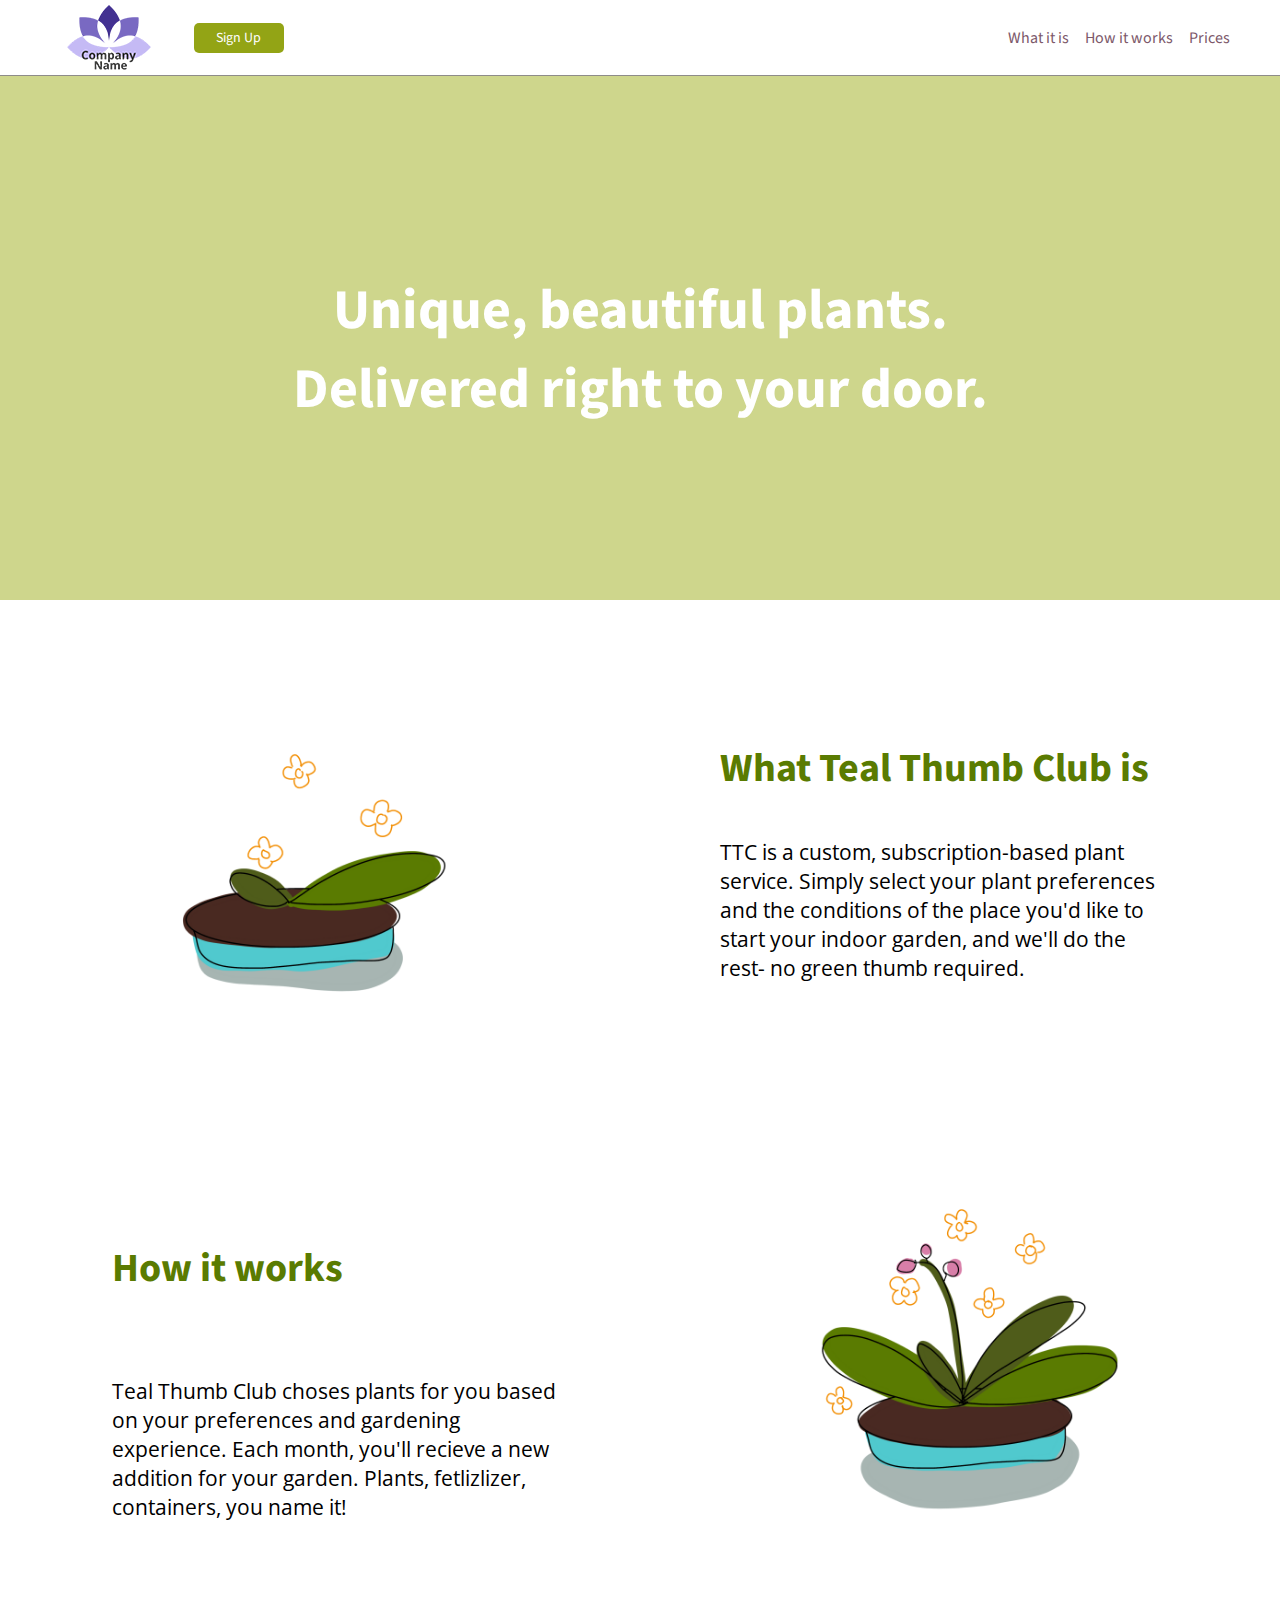
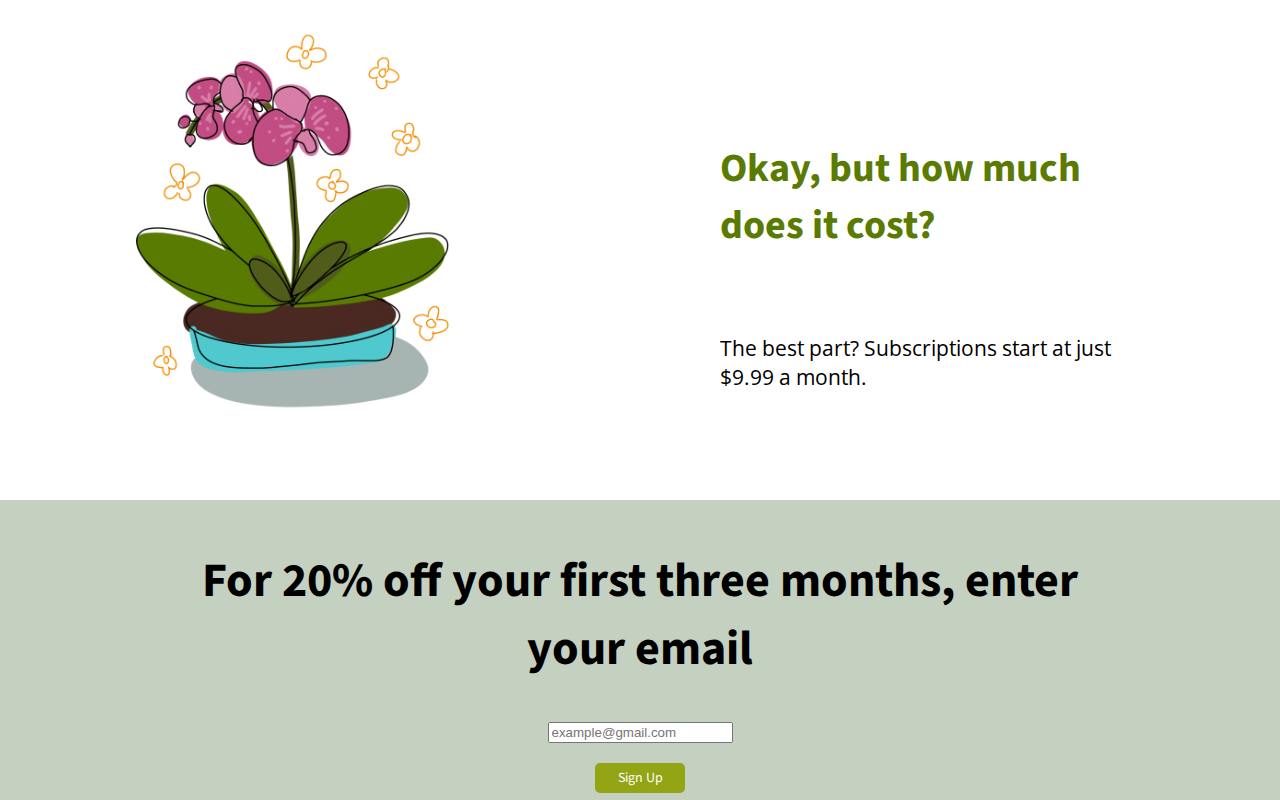
==== commit d3a41857: "Add files via upload" ====
--- a/Product.landing.page.html
+++ b/Product.landing.page.html
@@ -44,11 +44,11 @@
 
 
  <div id="container-one">
- <div class="header-overlay"></div>
+     <div class="header-overlay"></div>
 
      <div class="fullscreen-video-wrap">
-            <video src="plantsrain.mp4" autoplay="true" loop="true">
-    </video>
+          <video src="plantsrain.mp4" autoplay="true" loop="true">
+          </video>
     </div>
 
    
--- a/stylesheet.css
+++ b/stylesheet.css
@@ -10,7 +10,7 @@
 }
 
 /*Mobile style*/
-@media only screen and (max-width: 400px) {
+@media only screen and (max-width: 420px) {
   h1 {
    font-size: 30pt;
    }
@@ -24,7 +24,7 @@
 }
 
 /*Mobile style*/
-@media only screen and (max-width: 400px) {
+@media only screen and (max-width: 420px) {
   h2 {
    font-size: 26pt;
    }
@@ -37,7 +37,7 @@
 }
 
 /*Mobile style*/
-@media only screen and (max-width: 400px) {
+@media only screen and (max-width: 420px) {
   h3 {
    font-size: 22pt;
    }
@@ -67,7 +67,7 @@
 }
 
 /*desktop style*/
-@media only screen and (min-width: 401px) {
+@media only screen and (min-width: 421px) {
  button {
    height: 30px;
    width: 90px;
@@ -82,7 +82,7 @@
 }
 
 /*Mobile style*/
-@media only screen and (max-width: 400px) {
+@media only screen and (max-width: 420px) {
    button {
      height: 7vh;
      width: 35vh;
@@ -127,7 +127,7 @@
 }
 
 /*Mobile style*/
-@media only screen and (max-width: 400px) {
+@media only screen and (max-width: 420px) {
   #left-top {
    width: auto;
    }
@@ -135,7 +135,7 @@
 
 
 /*desktop style*/
-@media only screen and (min-width: 401px) {
+@media only screen and (min-width: 421px) {
   #left-top {
    width: 300px;
  }
@@ -143,14 +143,14 @@
 
 
 /*desktop style*/
-@media only screen and (min-width: 401px) {
+@media only screen and (min-width: 421px) {
   #header-img {
    margin-left: 50px;
   }
 }
 
 /*Mobile style*/
-@media only screen and (max-width: 400px) {
+@media only screen and (max-width: 420px) {
   #header-img {
    margin-left: 7px;
   }
@@ -159,7 +159,7 @@
 
 
 /*Mobile style*/
-@media only screen and (max-width: 400px) {
+@media only screen and (max-width: 420px) {
   #top-button {
    display: none;
    }
@@ -167,7 +167,7 @@
 
 
 /*desktop style*/
-@media only screen and (min-width: 401px) {
+@media only screen and (min-width: 421px) {
   #top-button {
    margin-left: 10px;
    }
@@ -176,7 +176,7 @@
 /*right side links begin*/
 
 /*desktop style*/
-@media only screen and (min-width: 401px) {
+@media only screen and (min-width: 421px) {
   #navlist li {
    display: inline-block; 
    margin: 0, 15px; 
@@ -184,7 +184,7 @@
 }
 
 /*Mobile style*/
-@media only screen and (max-width: 400px) {
+@media only screen and (max-width: 420px) {
   #navlist li {
    display: inline-block; 
    margin-right: 7px;
@@ -197,7 +197,7 @@
 
 
 /*desktop style*/
-@media only screen and (min-width: 401px) {
+@media only screen and (min-width: 421px) {
  ul{
     list-style: none; 
     margin-right: 50px;
@@ -206,14 +206,14 @@
 }
 
 /*Mobile style*/
-@media only screen and (max-width: 400px) {
+@media only screen and (max-width: 420px) {
   li a {
    color: #7C586A;
   }
 }
 
 /*desktop style*/
-@media only screen and (min-width: 401px) {
+@media only screen and (min-width: 421px) {
   li a {
    color: #7C586A;
    margin-left: 12px;  
@@ -237,13 +237,14 @@
   display: flex;
   justify-content: center;
   align-items: center; 
-  margin-top: 75px; 
+  margin-top: 100px; 
 }
 
 #top-greeting {
-   flex-basis: 50vw;
    text-align: center;
    color: #fff;
+   height: auto;
+   width: 60vw;
 }
 
 .fullscreen-video-wrap {
@@ -273,7 +274,7 @@
 }
 
 /*desktop style*/
-@media only screen and (min-width: 401px) {
+@media only screen and (min-width: 421px) {
    #mobile-button {
       display: none;
     }
@@ -281,7 +282,7 @@
     
 
 /*Mobile style*/
-@media only screen and (max-width: 400px) {
+@media only screen and (max-width: 420px) {
   #mobile-button {
     height: 30px;
     width: 100vw;
@@ -303,7 +304,7 @@
 } 
   
 /*Mobile style*/
-@media only screen and (max-width: 400px) {
+@media only screen and (max-width: 420px) {
     .subheadline {
       text-align: center;
      }
@@ -322,7 +323,7 @@
 }
 
 /*Mobile style*/
-@media only screen and (max-width: 400px) {
+@media only screen and (max-width: 420px) {
     .content {
       width: 80vw;
      }
@@ -330,7 +331,7 @@
 
 
 /*desktop style*/
-@media only screen and (min-width: 401px) {
+@media only screen and (min-width: 421px) {
      .content {
        width: 35vw;
      }
@@ -347,14 +348,14 @@
 }
 
 /*Mobile style*/
-@media only screen and (max-width: 400px) {
+@media only screen and (max-width: 420px) {
    .link-bg {
      flex-direction: column;
      }
 }
 
 /*desktop style*/
-@media only screen and (min-width: 401px) {
+@media only screen and (min-width: 421px) {
    .link-bg {
      height: 500px;
      }
@@ -362,7 +363,7 @@
 
 
 /*Mobile style*/
-@media only screen and (max-width: 400px) {
+@media only screen and (max-width: 420px) {
    #ttc2 {
      order: -1;
    }
@@ -370,14 +371,14 @@
 
 
 /*desktop style*/
-@media only screen and (min-width: 401px) {
+@media only screen and (min-width: 421px) {
   #ttc2 {
    order: 2;
   }
 }
 
 /*Mobile style*/
-@media only screen and (max-width: 400px) {
+@media only screen and (max-width: 420px) {
    #content-two {
      order: 2;
     }
@@ -385,7 +386,7 @@
 
 
 /*desktop style*/
-@media only screen and (min-width: 401px) {
+@media only screen and (min-width: 421px) {
  #content-two {
    order: -1;
    }
@@ -406,7 +407,7 @@
 */
 
 /*Mobile style*/
-@media only screen and (max-width: 400px) {
+@media only screen and (max-width: 420px) {
   #bottom {
     height: auto;
     width: 100vw;
@@ -418,7 +419,7 @@
 }
 
 /*desktop style*/
-@media only screen and (min-width: 401px) {
+@media only screen and (min-width: 421px) {
   #bottom {
     height: 300px;
     width: 100vw;
@@ -430,7 +431,7 @@
 }
 
 /*Mobile style*/
-@media only screen and (max-width: 400px) {
+@media only screen and (max-width: 420px) {
    #email-submit {
      padding: 15px 0px;
      width: 90vw;
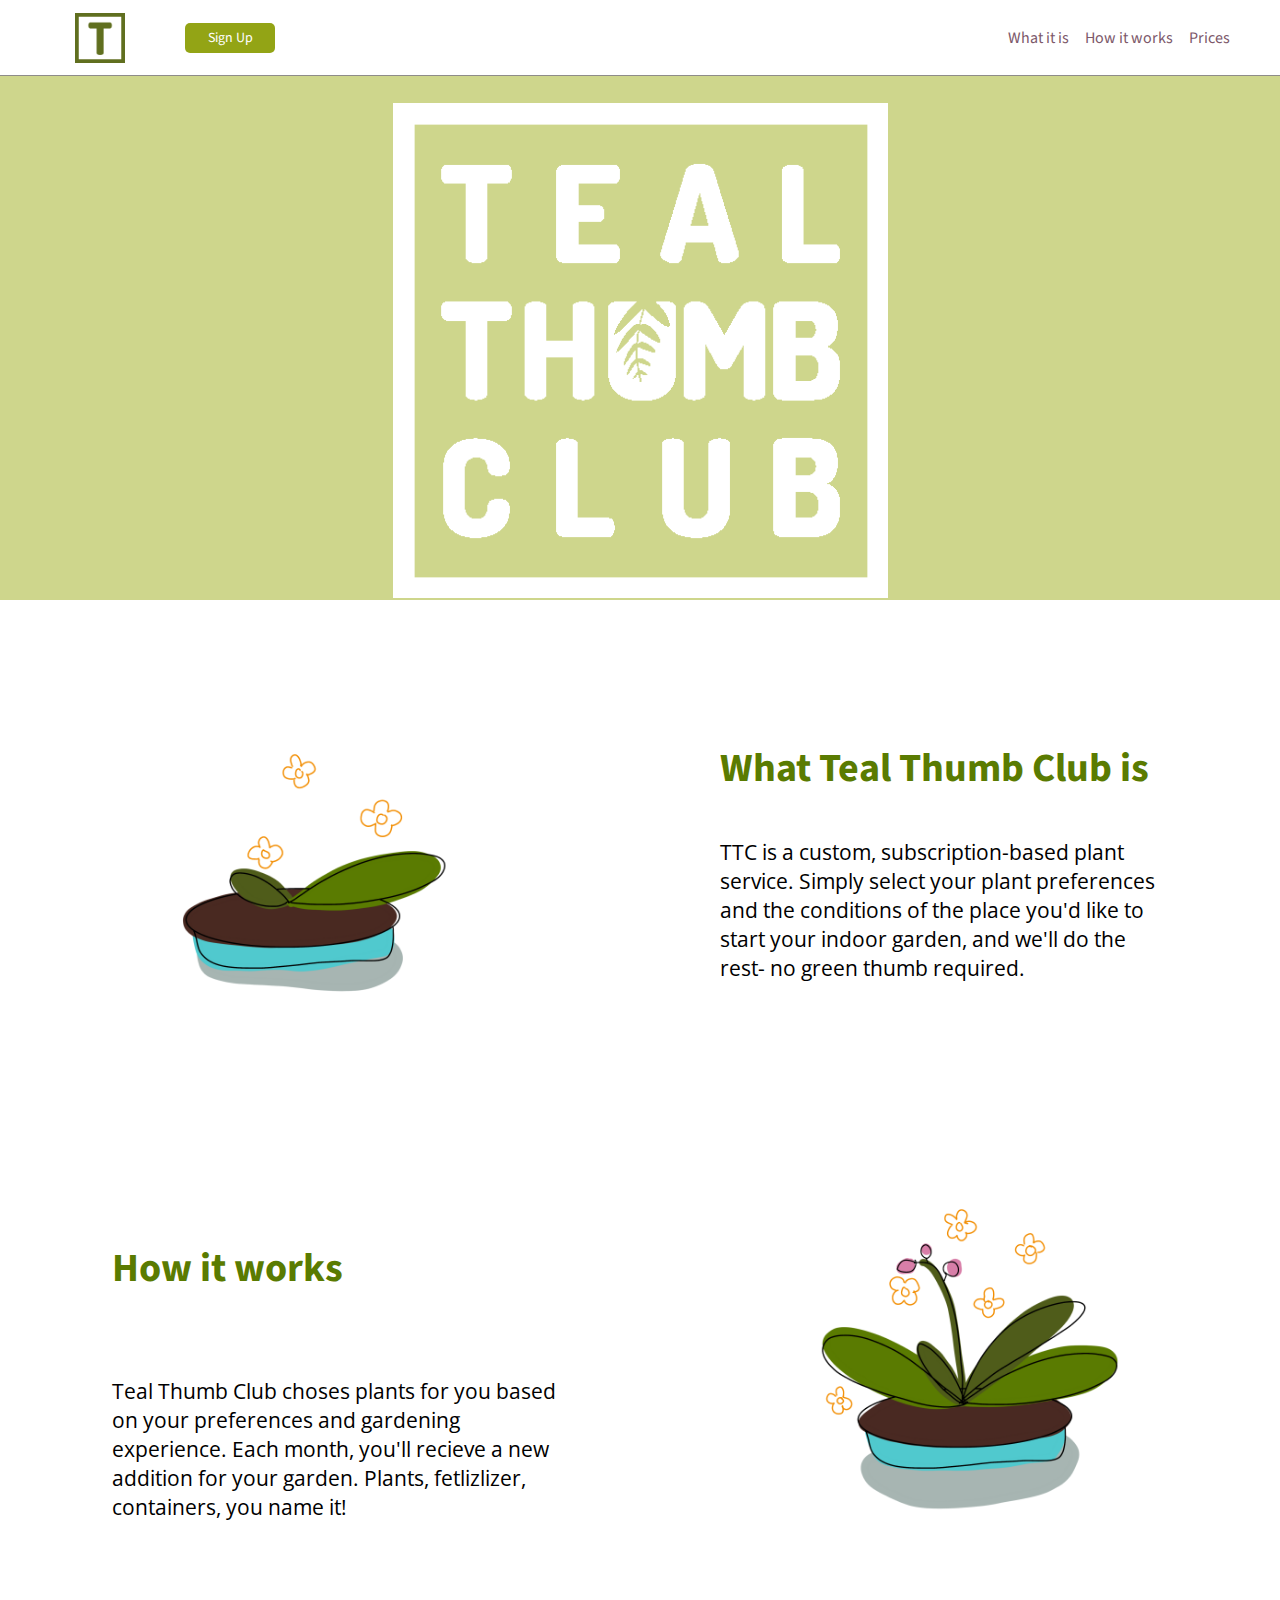
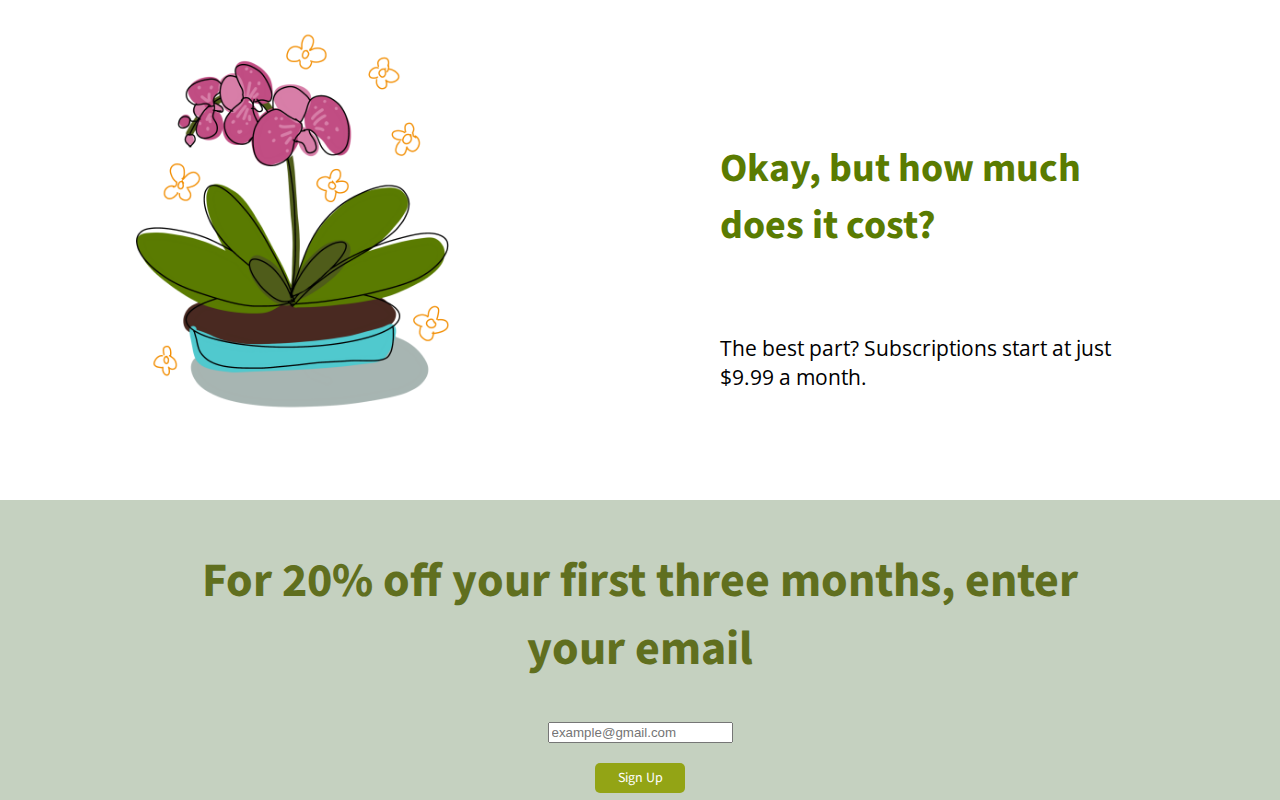
==== commit cd4fbee7: "Add files via upload" ====
--- a/Product.landing.page.html
+++ b/Product.landing.page.html
@@ -20,7 +20,7 @@
 <div id="left-top">
 
   <div class="logo">
-    <img id="header-img" src="logo.png" alt="Plantimonium logo"/>
+    <img id="header-img" src="Teal-thumb-club-logo-small-campbell.gif" alt="Small version of Teal Thumb Club logo"/>
   </div> 
 
   <div id="top-button">
@@ -46,6 +46,8 @@
  <div id="container-one">
      <div class="header-overlay"></div>
 
+     <div id="mobile-top-bg"><img class="vidscreenshot" src="plantsrainstill.png" alt="image of grape vines" /></div>
+
      <div class="fullscreen-video-wrap">
           <video src="plantsrain.mp4" autoplay="true" loop="true">
           </video>
@@ -54,7 +56,7 @@
    
 
     <div id="top-greeting">
-      <h1> Unique, beautiful plants. Delivered right to your door.</h1>
+       <img id="logo-main" src="Teal-thumb-club-logowhiteweb-campbell.gif" alt="Teal Thumb Club logo"/>
     </div>
  
  
--- a/stylesheet.css
+++ b/stylesheet.css
@@ -1,4 +1,3 @@
-
 h1, h2, h3, a {
   font-family: 'Source Sans Pro', sans-serif;
 }
@@ -21,6 +20,7 @@
 
 h2 {
    font-size: 36pt;
+   color: #606F1F;
 }
 
 /*Mobile style*/
@@ -141,6 +141,10 @@
  }
 }
 
+#header-img {
+   height: 50px;
+   width: auto;
+}
 
 /*desktop style*/
 @media only screen and (min-width: 421px) {
@@ -152,7 +156,7 @@
 /*Mobile style*/
 @media only screen and (max-width: 420px) {
   #header-img {
-   margin-left: 7px;
+   margin-left: 5vw;
   }
 }
 
@@ -240,14 +244,16 @@
   margin-top: 100px; 
 }
 
-#top-greeting {
-   text-align: center;
-   color: #fff;
-   height: auto;
-   width: 60vw;
-}
-
-.fullscreen-video-wrap {
+/*Mobile style*/
+@media only screen and (max-width: 420px) {
+   .fullscreen-video-wrap {
+     display: none;
+    }
+}  
+
+/*desktop style*/
+@media only screen and (min-width: 421px) {
+ .fullscreen-video-wrap {
   position: absolute;
   top: 0;
   left: 0;
@@ -255,11 +261,32 @@
   height: 100vh;
   overflow: hidden;
   z-index: -99;
-}
-
-.fullscreen-video-wrap video {
+ }
+
+ .fullscreen-video-wrap video {
   min-height: 100%;
   min-width: 100%;
+ }
+}
+
+/*Mobile style*/
+@media only screen and (max-width: 420px) {
+  #mobile-top-bg {
+      position: absolute;
+      top: 0;
+      left: 0;
+      width: 100%;
+      height: 100vh;
+      overflow: hidden;
+      z-index: -99;
+     }
+}
+
+/*desktop style*/
+@media only screen and (min-width: 421px) {
+   #mobile-top-bg {
+     display: none;
+   }
 }
 
 .header-overlay {
@@ -273,6 +300,23 @@
   opacity:0.45;
 }
 
+
+/*Mobile style*/
+@media only screen and (max-width: 420px) {
+   #logo-main {
+     height: auto;
+     width: 55vw;
+    }
+}
+
+/*desktop style*/
+@media only screen and (min-width: 421px) {
+   #logo-main {
+     height: 55vh;
+     width: auto;
+    }
+}
+
 /*desktop style*/
 @media only screen and (min-width: 421px) {
    #mobile-button {
@@ -394,11 +438,10 @@
 
 
 /* reference 
-
 #bottom {
     height: 500px;
     width: 100vw;
-    background-color: #C5D1C0;
+    background-color: #8E8C89;
     display: flex;
     justify-content: center;
     align-items: center;
@@ -464,4 +507,4 @@
 
 #bottom-button {
     text-align: center;
-}
+}